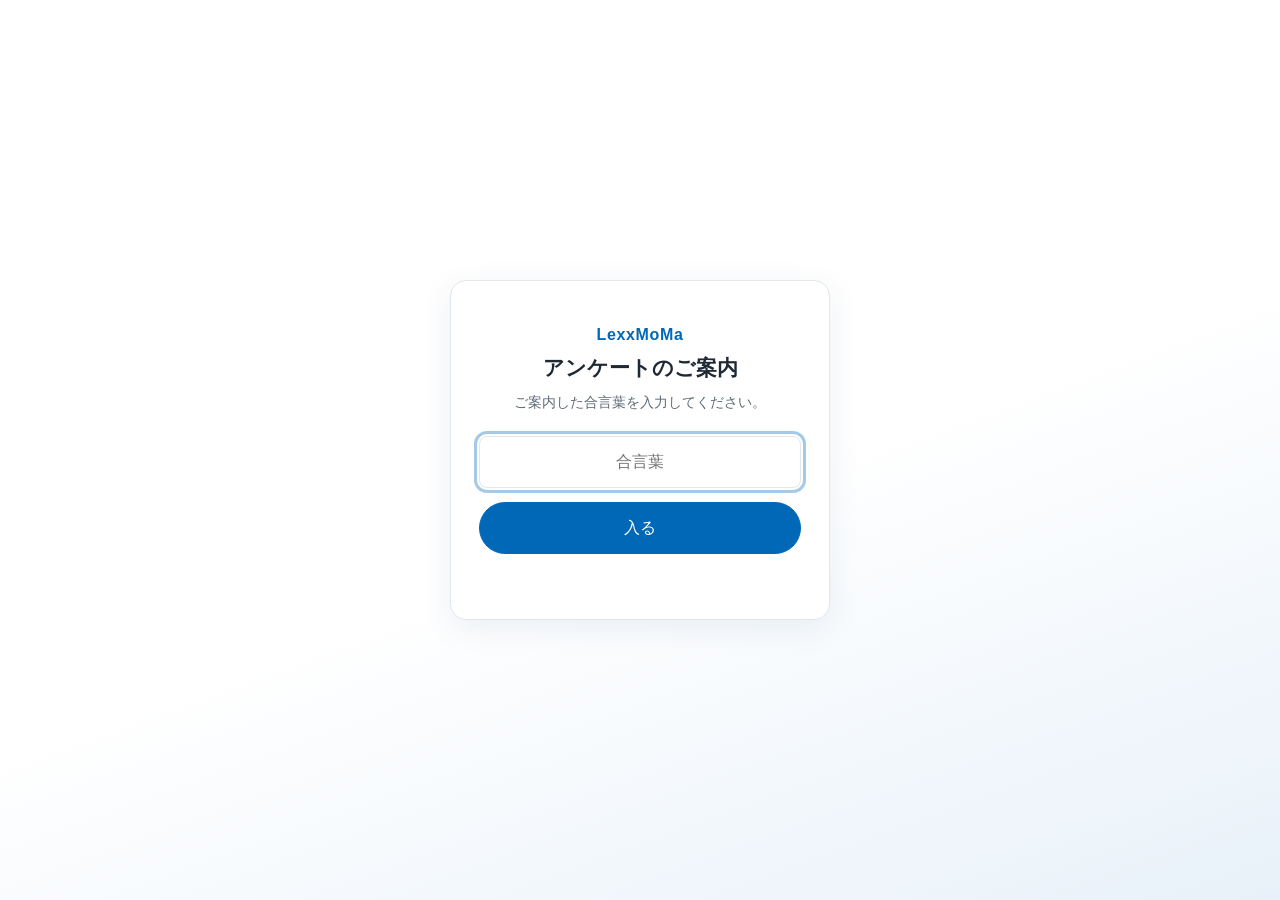
==== index.html @ 51d264bf "入口の合言葉を変更する（ユーザーの依頼） js/config.js の PASSWORD_HASH を新しい合言葉の値に差し替え。前の合言葉を覚えている ブラウザは、一度「合言葉が違います」と出たあと" ====
<!doctype html>
<html lang="ja">
<head>
  <meta charset="utf-8">
  <meta name="viewport" content="width=device-width, initial-scale=1">
  <title>LexxMoMa アンケート</title>
  <link rel="stylesheet" href="css/style.css?v=45">
</head>
<body>
  <!-- 合言葉の入力画面 -->
  <div id="gate" class="gate">
    <form id="gate-form" class="gate-box" autocomplete="off">
      <p class="brand">LexxMoMa</p>
      <h1>アンケートのご案内</h1>
      <p class="gate-note">ご案内した合言葉を入力してください。</p>
      <input id="gate-input" type="password" placeholder="合言葉" aria-label="合言葉" required>
      <button type="submit" class="btn btn-primary">入る</button>
      <p id="gate-msg" class="gate-msg" role="alert"></p>
    </form>
  </div>

  <div id="app" class="app" hidden>
    <header class="site-header">
      <div class="wrap header-inner">
        <p class="brand">LexxMoMa <span>アンケート</span></p>
        <span id="demo-badge" class="demo-badge" hidden>確認用のダミー表示</span>
      </div>
    </header>

    <main class="wrap">
      <!-- 上段：一般情報（content/items.md の最初の「## 」より前の部分） -->
      <section id="intro" class="intro" hidden></section>

      <div class="layout">
        <!-- 左：アンケート -->
        <section class="col col-form" aria-labelledby="form-title">
          <div class="col-head">
            <h2 id="form-title">アンケート</h2>
            <a href="#info" class="jump">回答のヒントを見る ↓</a>
          </div>
          <div id="form-holder" class="form-holder"></div>
        </section>

        <!-- 右：活用事例・お見せしたいこと -->
        <aside id="info" class="col col-info" aria-labelledby="info-title">
          <div class="col-head">
            <h2 id="info-title">回答のヒントと今後の展開</h2>
          </div>
          <!-- フォームのセクションに合わせて切り替わる（config.js の FORM_SECTIONS） -->
          <div id="section-bar" class="section-bar" hidden></div>
          <div id="vision-filter" class="chips"></div>
          <div id="vision-cards" class="cards"></div>
        </aside>
      </div>

      <!-- みんなの回答（config.js の SHOW_RESULTS が true のときだけ表示） -->
      <section id="results-area" class="results-area" hidden>
        <div class="col-head">
          <h2>みんなの回答</h2>
        </div>
        <div class="summary">
          <div class="stat"><span class="stat-label">回答数</span><span id="sum-count" class="stat-value">–</span></div>
          <div class="stat"><span class="stat-label">最後の回答</span><span id="sum-last" class="stat-value small">–</span></div>
          <div class="stat"><span class="stat-label">画面の更新</span><span id="sum-fetched" class="stat-value small">–</span></div>
          <div class="summary-actions">
            <button id="btn-refresh" class="btn btn-primary" type="button">最新に更新</button>
            <button id="btn-csv" class="btn btn-ghost" type="button" disabled>集計表を保存（CSV）</button>
            <label class="auto"><input id="auto-refresh" type="checkbox" checked> <span id="auto-label">自動で更新</span></label>
          </div>
        </div>
        <p id="results-msg" class="results-msg" role="status"></p>
        <div id="results-list" class="results-list"></div>
      </section>
    </main>

    <footer class="site-footer wrap">
      <p>LexxPluss, Inc.</p>
    </footer>
  </div>

  <script src="js/config.js?v=45"></script>
  <script src="js/demo-data.js?v=45"></script>
  <!-- 質問データは Google フォームから自動で作り直されるので、毎回新しいものを読む（1分ごとに名前を変えて、古いものを使わない） -->
  <script>document.write('<script src="js/questions.js?t=' + Math.floor(Date.now() / 60000) + '"><\/script>');</script>
  <script src="js/survey.js?v=45"></script>
  <script src="js/content.js?v=45"></script>
  <script src="js/results.js?v=45"></script>
  <script src="js/csv.js?v=45"></script>
  <script src="js/app.js?v=45"></script>
</body>
</html>
---- css/style.css ----
:root {
  --main: #0068B7;
  --main-dark: #00508c;
  --main-pale: #e8f1f9;
  --accent: #3EB370;
  --accent-pale: #e9f6ee;
  --text: #1f2933;
  --sub: #5f6b76;
  --line: #e2e7ec;
  --bg: #ffffff;
  --bg-soft: #f6f8fa;
  --radius: 12px;
  font-size: 16px;
}

* { box-sizing: border-box; }

body {
  margin: 0;
  background: var(--bg);
  color: var(--text);
  font-family: "Hiragino Sans", "Hiragino Kaku Gothic ProN", "Noto Sans JP", "Yu Gothic UI", "Meiryo", sans-serif;
  line-height: 1.75;
  -webkit-text-size-adjust: 100%;
}

[hidden] { display: none !important; }

.wrap { max-width: 1680px; margin: 0 auto; padding: 0 16px; }


h1, h2, h3 { line-height: 1.4; margin: 0; }
a { color: var(--main); }

/* ---------- ボタン ---------- */
.btn {
  font: inherit;
  font-size: .9rem;
  border-radius: 999px;
  padding: .55em 1.3em;
  cursor: pointer;
  border: 1px solid var(--main);
  transition: background .15s, color .15s;
  white-space: nowrap;
}
.btn-primary { background: var(--main); color: #fff; }
.btn-primary:hover { background: var(--main-dark); }
.btn-ghost { background: #fff; color: var(--main); }
.btn-ghost:hover { background: var(--main-pale); }
.btn:disabled { opacity: .45; cursor: default; }
.btn:focus-visible, .tab:focus-visible, input:focus-visible { outline: 3px solid rgba(0,104,183,.35); outline-offset: 2px; }

/* ---------- 合言葉 ---------- */
.gate {
  min-height: 100vh;
  display: flex;
  align-items: center;
  justify-content: center;
  padding: 24px 16px;
  background: linear-gradient(160deg, #fff 55%, var(--main-pale));
}
.gate-box {
  width: 100%;
  max-width: 380px;
  background: #fff;
  border: 1px solid var(--line);
  border-radius: 16px;
  padding: 40px 28px 32px;
  text-align: center;
  box-shadow: 0 8px 32px rgba(0, 60, 110, .08);
}
.gate-box h1 { font-size: 1.3rem; margin: 4px 0 8px; }
.gate-note { color: var(--sub); font-size: .9rem; margin: 0 0 20px; }
.gate-box input {
  width: 100%;
  font: inherit;
  padding: .7em 1em;
  border: 1px solid var(--line);
  border-radius: 8px;
  margin-bottom: 14px;
  text-align: center;
}
.gate-box .btn { width: 100%; padding: .7em; font-size: 1rem; }
.gate-msg { min-height: 1.5em; margin: 12px 0 0; font-size: .85rem; color: #c0392b; }

.brand { margin: 0; font-weight: 700; color: var(--main); letter-spacing: .04em; }
.brand span { color: var(--text); font-weight: 500; margin-left: .3em; }

/* ---------- 上部 ---------- */
.site-header {
  position: sticky;
  top: 0;
  z-index: 10;
  background: rgba(255,255,255,.96);
  border-bottom: 1px solid var(--line);
  backdrop-filter: blur(6px);
}
.header-inner { display: flex; align-items: center; justify-content: space-between; gap: 12px; padding-top: 12px; padding-bottom: 12px; }
.demo-badge {
  font-size: .75rem;
  color: #8a5a00;
  background: #fff4dc;
  border: 1px solid #f2d79a;
  border-radius: 999px;
  padding: .15em .8em;
}
.tabs { display: flex; gap: 4px; margin-top: 8px; overflow-x: auto; scrollbar-width: none; }
.tabs::-webkit-scrollbar { display: none; }
.tab {
  font: inherit;
  font-size: .95rem;
  background: none;
  border: none;
  border-bottom: 3px solid transparent;
  padding: .6em 1em .7em;
  color: var(--sub);
  cursor: pointer;
  white-space: nowrap;
}
.tab:hover { color: var(--main); }
.tab[aria-selected="true"] { color: var(--main); border-bottom-color: var(--main); font-weight: 700; }
body.solo .tabs { display: none; }

main.wrap { padding-top: 24px; padding-bottom: 48px; min-height: 60vh; }

.panel-head { display: flex; align-items: baseline; justify-content: space-between; gap: 12px; flex-wrap: wrap; margin-bottom: 12px; }
.panel-head h2 { font-size: 1.35rem; }
.newwin { font-size: .85rem; text-decoration: none; }
.newwin:hover { text-decoration: underline; }
body.solo .newwin { display: none; }
.lead { color: var(--sub); margin: 0 0 20px; }

/* ---------- 上段：一般情報 ---------- */
.intro {
  background: linear-gradient(120deg, var(--main-pale), #fff 70%);
  border: 1px solid var(--line);
  border-left: 6px solid var(--main);
  border-radius: var(--radius);
  padding: 22px 28px;
  margin-bottom: 24px;
}
.intro h1 { font-size: 1.4rem; color: var(--main); margin-bottom: 6px; }
.intro-text p { margin: 0 0 .4em; }
.intro-text ul { margin: 0; padding-left: 1.2em; color: var(--sub); font-size: .92rem; }
/* 上段の右の補足（「表示: 上段」のカード） */
.intro.has-side { display: grid; grid-template-columns: minmax(0, 1fr) minmax(0, 300px); gap: 24px; align-items: start; }
/* 上段の補足：枠や図は付けず、細い線と短い文だけ（説明の邪魔をしない） */
.intro-side { border-left: 3px solid var(--accent); padding: 2px 0 2px 12px; font-size: .84rem; color: var(--sub); }
.intro-side img { display: block; width: 100%; height: auto; margin-bottom: 6px; }
.intro-side h2 { font-size: .86rem; margin: 0 0 2px; color: var(--text); }
.intro-side-text b, .intro-side-text strong { color: var(--text); }
.intro-side-text p { margin: 0 0 .3em; }
.intro-side-text ul { margin: 0; padding-left: 1.2em; }
@media (max-width: 960px) { .intro.has-side { grid-template-columns: minmax(0, 1fr); gap: 14px; } }

/* ---------- 下段：左にフォーム、右に事例 ---------- */
.layout {
  display: grid;
  grid-template-columns: minmax(0, 1fr) minmax(0, 1fr);
  gap: 28px;
  align-items: start;
}
.col-head { display: flex; align-items: baseline; justify-content: space-between; gap: 12px; margin-bottom: 10px; }
.col-head h2 { font-size: 1.15rem; padding-left: 10px; border-left: 4px solid var(--main); line-height: 1.3; }
.col-info .col-head h2 { border-left-color: var(--accent); }
.jump { display: none; font-size: .85rem; text-decoration: none; }
/* 右側はフォームを下にたどっても見え続けるよう、画面に貼り付けて中だけ動かす */
.col-info {
  position: sticky;
  top: 16px;
  max-height: calc(100vh - 32px);
  overflow-y: auto;
  padding-right: 4px;
  scrollbar-width: thin;
}
.col-info .cards { grid-template-columns: 1fr; gap: 16px; }
.col-info .card { flex-direction: column; }
/* 右側は図を見せるので、画像は横いっぱい・縦横比はそのまま */
.col-info .card-img { aspect-ratio: auto; background: #fff; border-top: 1px solid var(--line); }
.col-info .card-img img { height: auto; object-fit: contain; }
.col-info .card-body { padding: 14px 16px 12px; }
.col-info .card h3 { font-size: 1.3rem; line-height: 1.4; margin-bottom: 6px; }
.col-info .chips { margin: 0 0 14px; }
.form-holder .lead { font-size: .85rem; margin: 0 0 8px; }

/* セクションの表示（右側の上） */
.section-bar {
  display: flex;
  align-items: center;
  gap: 8px;
  background: var(--accent-pale);
  border-radius: 10px;
  padding: 8px 10px;
  margin-bottom: 12px;
}
.step-now { flex: 1; display: flex; flex-direction: column; text-align: center; line-height: 1.4; }
.step-pos { font-size: .72rem; color: #23864d; font-weight: 700; letter-spacing: .05em; }
.step-title { font-size: .92rem; font-weight: 700; }
.step-btn {
  font: inherit;
  font-size: 1.3rem;
  line-height: 1;
  width: 34px;
  height: 34px;
  border-radius: 50%;
  border: 1px solid #b9e2c9;
  background: #fff;
  color: #23864d;
  cursor: pointer;
}
.step-btn:disabled { opacity: .35; cursor: default; }
.card.flash { animation: flash .6s ease-out; }
@keyframes flash { from { box-shadow: 0 0 0 3px rgba(62,179,112,.45); } to { box-shadow: 0 0 0 0 rgba(62,179,112,0); } }
@media (prefers-reduced-motion: reduce) { .card.flash { animation: none; } }
.results-area { margin-top: 48px; }

/* 別の HTML ページを埋め込んだカード */
.col-info .card.card-embed { flex-direction: column; }
.card-video { background: #000; }
.card-video video { display: block; width: 100%; aspect-ratio: 16 / 9; object-fit: cover; }
.card-embeds { border-top: 1px solid var(--line); background: #fff; }
.card-foot { padding: 4px 16px 10px; }
.card-embed-box + .card-embed-box { border-top: 1px solid var(--line); }
.card-embed-box iframe { display: block; width: 100%; border: 0; }
.embed-open { display: inline-block; margin-top: 6px; font-size: .82rem; text-decoration: none; }
.embed-open:hover { text-decoration: underline; }

.form-holder iframe {
  width: 100%;
  height: 1400px;
  border: 1px solid var(--line);
  border-radius: var(--radius);
  background: #fff;
}
.notice {
  border: 1px dashed var(--line);
  border-radius: var(--radius);
  padding: 32px 24px;
  text-align: center;
  color: var(--sub);
  background: var(--bg-soft);
}
.notice p { margin: .3em 0; }

/* ---------- タブB ---------- */
.chips { display: flex; gap: 8px; flex-wrap: wrap; margin: 4px 0 24px; }
.chip {
  font: inherit;
  font-size: .85rem;
  border: 1px solid var(--line);
  background: #fff;
  color: var(--sub);
  border-radius: 999px;
  padding: .3em 1em;
  cursor: pointer;
}
.chip[aria-pressed="true"] { background: var(--main); border-color: var(--main); color: #fff; }

.cards { display: grid; grid-template-columns: repeat(auto-fill, minmax(290px, 1fr)); gap: 24px; }
.card {
  border: 1px solid var(--line);
  border-radius: var(--radius);
  overflow: hidden;
  background: #fff;
  display: flex;
  flex-direction: column;
}
.card-img { aspect-ratio: 16 / 9; background: var(--bg-soft); }
.card-img img { width: 100%; height: 100%; object-fit: cover; display: block; }
.card-body { padding: 18px 20px 22px; }
.card-meta { display: flex; gap: 8px; align-items: center; margin-bottom: 6px; font-size: .78rem; }
.tag { border-radius: 4px; padding: .05em .6em; font-weight: 700; }
.tag-vision { background: var(--main-pale); color: var(--main); }
.tag-case { background: var(--accent-pale); color: #23864d; }
.tag-other { background: var(--bg-soft); color: var(--sub); }
.tag-hint { background: #fff4dc; color: #8a5a00; }
.card-when { color: var(--sub); }
.card h3 { font-size: 1.08rem; margin-bottom: 8px; }
.card-text { font-size: .92rem; color: #36424d; }
.card-text p { margin: 0 0 .6em; }
.card-text ul { margin: 0 0 .6em; padding-left: 1.2em; }

/* ---------- タブC ---------- */
.summary {
  display: flex;
  flex-wrap: wrap;
  gap: 12px 32px;
  align-items: center;
  background: var(--bg-soft);
  border-radius: var(--radius);
  padding: 18px 22px;
  margin-bottom: 8px;
}
.stat { display: flex; flex-direction: column; }
.stat-label { font-size: .78rem; color: var(--sub); }
.stat-value { font-size: 1.8rem; font-weight: 700; color: var(--main); line-height: 1.2; }
.stat-value.small { font-size: 1rem; color: var(--text); font-weight: 500; line-height: 1.6; }
.summary-actions { margin-left: auto; display: flex; flex-wrap: wrap; align-items: center; gap: 10px; }
.auto { font-size: .82rem; color: var(--sub); display: flex; align-items: center; gap: 4px; cursor: pointer; }

.results-msg { min-height: 1.6em; font-size: .85rem; color: var(--sub); margin: 6px 0 16px; }
.results-msg.error { color: #c0392b; }

.results-list { display: grid; grid-template-columns: minmax(0, 1fr); gap: 24px; }
.q {
  min-width: 0;
  border: 1px solid var(--line);
  border-radius: var(--radius);
  padding: 22px 24px 24px;
}
.q-head { display: flex; justify-content: space-between; gap: 12px; align-items: baseline; margin-bottom: 4px; }
.q-title { font-size: 1.02rem; }
.q-kind { font-size: .75rem; color: var(--sub); white-space: nowrap; }
.q-n { font-size: .8rem; color: var(--sub); margin: 0 0 12px; }
.chart-box { position: relative; width: 100%; min-width: 0; }

.kpis { display: grid; grid-template-columns: repeat(auto-fit, minmax(120px, 1fr)); gap: 12px; margin-top: 8px; }
.kpi { background: var(--bg-soft); border-radius: 10px; padding: 12px 14px; }
.kpi span { display: block; font-size: .75rem; color: var(--sub); }
.kpi strong { font-size: 1.4rem; color: var(--main); }
.avg-line { margin: 0 0 8px; font-size: .9rem; }
.avg-line strong { color: var(--accent); font-size: 1.3rem; margin: 0 .2em; }

.search {
  width: 100%;
  font: inherit;
  font-size: .9rem;
  padding: .55em .9em;
  border: 1px solid var(--line);
  border-radius: 8px;
  margin-bottom: 12px;
}
.answers { list-style: none; margin: 0; padding: 0; max-height: 460px; overflow-y: auto; }
.answers li { border-top: 1px solid var(--line); padding: 10px 2px; font-size: .92rem; white-space: pre-wrap; word-break: break-word; }
.answers li:first-child { border-top: none; }
.answers time { display: block; font-size: .72rem; color: var(--sub); }
.answers mark { background: #fff1a8; padding: 0 1px; }
.answers .empty { color: var(--sub); text-align: center; }
.more { margin-top: 8px; }

details.others { margin-top: 10px; font-size: .85rem; color: var(--sub); }
details.others summary { cursor: pointer; }
details.others ul { margin: 6px 0 0; padding-left: 1.2em; }

.site-footer { border-top: 1px solid var(--line); padding-top: 16px; padding-bottom: 24px; color: var(--sub); font-size: .8rem; }
.site-footer p { margin: 0; }

/* ---------- スマホ ---------- */
@media (max-width: 960px) {
  .layout { grid-template-columns: minmax(0, 1fr); }
  .col-info { position: static; max-height: none; overflow: visible; padding-right: 0; }
  .jump { display: inline; }
}

@media (max-width: 640px) {
  .intro { padding: 16px 18px; border-left-width: 4px; }
  .intro h1 { font-size: 1.15rem; }

  main.wrap { padding-top: 22px; }
  .tabs { gap: 0; }
  .tab { flex: 1 0 auto; font-size: .84rem; padding: .6em .35em .7em; }
  .panel-head h2 { font-size: 1.15rem; }
  .q { padding: 18px 16px 20px; }
  .summary { padding: 16px; gap: 10px 24px; }
  .summary-actions { margin-left: 0; width: 100%; }
  .summary-actions .btn { flex: 1; }
  .cards { grid-template-columns: 1fr; }
}

/* ---------- 広い画面 ---------- */
@media (min-width: 1200px) {
  .wrap { padding: 0 32px; }
  .layout { gap: 36px; }
}

/* ---------- 自前の回答画面 ---------- */
.sv { border: 1px solid var(--line); border-radius: var(--radius); padding: 22px 24px 18px; background: #fff; }
.sv-progress { display: flex; align-items: center; gap: 12px; font-size: .8rem; color: var(--sub); margin-bottom: 14px; }
.sv-bar { flex: 1; height: 6px; background: var(--bg-soft); border-radius: 999px; overflow: hidden; }
.sv-bar i { display: block; height: 100%; background: var(--main); border-radius: 999px; transition: width .3s; }
.sv-page-title { font-size: 1.15rem; color: var(--main); margin-bottom: 4px; }
.sv-page-desc { margin: 0 0 8px; color: var(--sub); font-size: .9rem; white-space: pre-line; }
.sv-about { margin: 8px 0 4px; font-size: .88rem; color: #36424d; background: var(--bg-soft); border-radius: 8px; padding: 8px 14px; }
.sv-about summary { cursor: pointer; font-weight: 700; color: var(--main); }
.sv-about p { margin: 6px 0 4px; white-space: pre-line; }
.sv-header { margin: 22px 0 0; padding-top: 14px; border-top: 1px solid var(--line); }
.sv-header h4 { margin: 0; font-size: 1rem; }
.sv-header p { margin: 4px 0 0; color: var(--sub); font-size: .88rem; white-space: pre-line; }
.sv-q { margin: 14px -10px 0; padding: 14px 10px 12px; border-radius: 10px; border-left: 3px solid transparent; transition: background .2s, border-color .2s; outline: none; }
.sv-q.is-active { background: #f7fafd; border-left-color: var(--main); }
.sv-q.has-err { background: #fff6f5; border-left-color: #c0392b; }
.sv-title { font-size: .98rem; line-height: 1.55; margin: 0 0 4px; }
.sv-req, .sv-opt-tag { display: inline-block; font-size: .68rem; font-weight: 700; border-radius: 4px; padding: 0 .5em; margin-left: .5em; vertical-align: .15em; }
.sv-req { background: #fdecea; color: #c0392b; }
.sv-opt-tag { background: var(--bg-soft); color: var(--sub); }
.sv-help { margin: 0 0 10px; font-size: .82rem; color: var(--sub); white-space: pre-line; line-height: 1.6; }
.sv-input { width: 100%; font: inherit; font-size: .95rem; padding: .6em .8em; border: 1px solid #cfd8df; border-radius: 8px; background: #fff; }
.sv-input:focus { border-color: var(--main); outline: 3px solid rgba(0,104,183,.15); }
textarea.sv-input { resize: vertical; min-height: 6em; line-height: 1.6; }
.sv-short { width: auto; }
.sv-opts { display: grid; gap: 6px; }
.sv-opt { display: flex; align-items: flex-start; gap: 10px; padding: 9px 12px; border: 1px solid var(--line); border-radius: 8px; cursor: pointer; font-size: .92rem; line-height: 1.5; transition: border-color .15s, background .15s; }
.sv-opt:hover { border-color: #9cc3e3; }
.sv-opt input { margin: .3em 0 0; flex: none; width: 16px; height: 16px; accent-color: var(--main); }
.sv-opt:has(input:checked) { border-color: var(--main); background: var(--main-pale); }
.sv-opt.is-off { opacity: .45; cursor: not-allowed; }
.sv-opt.sv-ex-first { margin-top: 8px; position: relative; }
.sv-opt.sv-ex-first::before { content: "単独で選ぶ選択肢"; position: absolute; left: 0; top: -1.55em; font-size: .7rem; color: var(--sub); }
.sv-ex { border-style: dashed; }
.sv-count { margin: 6px 0 0; font-size: .78rem; color: var(--sub); }
.sv-scale { display: flex; flex-wrap: wrap; align-items: center; gap: 6px; }
.sv-scale-opt { flex: 0 0 auto; padding: 8px 14px; }
.sv-scale-label { font-size: .8rem; color: var(--sub); }
.sv-err { margin: 6px 0 0; color: #c0392b; font-size: .82rem; font-weight: 700; }
.sv-nav { display: flex; justify-content: space-between; align-items: center; margin-top: 22px; padding-top: 16px; border-top: 1px solid var(--line); }
.sv-nav .btn { min-width: 8em; padding: .65em 1.6em; font-size: .95rem; }
.sv-foot { margin: 12px 0 0; font-size: .78rem; color: var(--sub); }
.sv-fail { color: #c0392b; }
.sv-done { text-align: center; padding: 36px 24px; }
.sv-done-mark { width: 56px; height: 56px; margin: 0 auto 12px; border-radius: 50%; background: var(--accent-pale); color: #23864d; font-size: 1.8rem; line-height: 56px; font-weight: 700; }
.sv-done p { color: #36424d; }
.sv-preview { width: 100%; margin: 16px 0 0; border-collapse: collapse; text-align: left; font-size: .82rem; }
.sv-preview th, .sv-preview td { border-top: 1px solid var(--line); padding: 6px 8px; vertical-align: top; }
.sv-preview th { width: 45%; color: var(--sub); font-weight: 500; }
/* 右側：今見ている質問に関係するカード */
.col-info .card.is-current { border-color: var(--main); box-shadow: 0 0 0 2px rgba(0,104,183,.18); }
@media (max-width: 640px) {
  .sv { padding: 18px 14px 14px; }
  .sv-q { margin: 12px -6px 0; padding: 12px 6px 10px; }
  .sv-nav .btn { min-width: 6.5em; }
}

/* セクション2：先に使いどころの例を見てから回答する案内 */
.sv-cases { margin: 4px 0 18px; padding: 12px 14px; border-radius: 10px; background: var(--main-pale); border: 1px solid #cfe0f0; font-size: .9rem; }
.sv-cases-lead { margin: 0 0 6px; }
.sv-cases ol { margin: 0 0 8px; padding: 0; list-style: none; display: grid; gap: 3px; }
.sv-cases li { padding-left: 1.6em; position: relative; color: var(--sub); }
.sv-cases li::before { content: ''; position: absolute; left: 0; top: .2em; width: 1em; height: 1em; border-radius: 50%; border: 2px solid #b7c3cd; box-sizing: border-box; }
.sv-cases li.is-seen { color: var(--text); font-weight: 700; }
.sv-cases li.is-seen::before { border-color: var(--accent); background: var(--accent); }
.sv-cases li.is-seen::after { content: '✓'; position: absolute; left: .22em; top: 0; color: #fff; font-size: .75em; font-weight: 800; }
.sv-cases-act { display: flex; flex-wrap: wrap; align-items: center; gap: 8px; }
.sv-cases-ok { color: var(--accent-d, #23864d); font-weight: 700; }
.sv-locked .sv-q, .sv-locked .sv-nav { opacity: .4; pointer-events: none; filter: grayscale(.4); }

/* 上段：回答が進んだら1行に縮める（「説明を見る」で開く） */
.intro-bar { display: none; }
.intro.is-compact:not(.is-open) { display: block; padding: 8px 16px; margin-bottom: 14px; border-left-width: 4px; }
.intro.is-compact .intro-bar { display: flex; align-items: center; gap: 10px; grid-column: 1 / -1; }
.intro.is-compact:not(.is-open) .intro-main, .intro.is-compact:not(.is-open) .intro-side { display: none; }
.intro.is-compact.is-open .intro-bar { margin-bottom: 8px; }
.intro-bar-title { flex: 1; min-width: 0; font-weight: 700; color: var(--main); font-size: .92rem; white-space: nowrap; overflow: hidden; text-overflow: ellipsis; }
.intro-toggle { font: inherit; font-size: .8rem; padding: 3px 12px; border-radius: 999px; border: 1px solid var(--main); background: #fff; color: var(--main); cursor: pointer; white-space: nowrap; }

/* 表形式の質問（行ごとに1つ選ぶ） */
.sv-grid { display: grid; gap: 2px; margin-top: 6px; }
.sv-grid-row { padding: 7px 8px; border-radius: 8px; border: 1px solid transparent; }
.sv-grid-row:nth-child(odd) { background: #f6f8fa; }
.sv-grid-row.is-missing { border-color: #e0302a; background: #fff3f2; }
.sv-grid-label { font-size: .9rem; margin-bottom: 4px; }
.sv-grid-opts { display: flex; flex-wrap: wrap; gap: 6px; }
.sv-chip { position: relative; display: inline-flex; align-items: center; padding: 3px 12px; border-radius: 999px; border: 1px solid var(--line); background: #fff; font-size: .85rem; cursor: pointer; }
.sv-chip input { position: absolute; opacity: 0; width: 1px; height: 1px; }
.sv-chip.is-on { background: var(--main); border-color: var(--main); color: #fff; font-weight: 700; }
.sv-chip:focus-within { outline: 2px solid var(--main); outline-offset: 2px; }

/* ---------- 右側の補足をポップアップで見せる（セクション1の最初） ---------- */
.popup-shade { position: fixed; inset: 0; z-index: 900; background: rgba(16,24,32,.55); }
html.has-popup { overflow: hidden; }
.col-info.is-popup { position: fixed; z-index: 901; top: 24px; left: max(16px, calc(50% - 420px)); width: min(840px, calc(100vw - 32px)); max-height: calc(100vh - 48px);
  overflow-y: auto; padding: 0 18px 18px; background: #fff; border-radius: 12px; box-shadow: 0 12px 48px rgba(0,20,40,.35); }
.col-info.is-popup .col-head, .col-info.is-popup .section-bar { display: none; }
.popup-head { position: sticky; top: 0; z-index: 2; display: flex; align-items: center; gap: 10px; margin: 0 -18px 14px; padding: 12px 18px; background: #fff; border-bottom: 1px solid var(--line); }
.popup-head span { flex: 1; min-width: 0; font-size: 1.05rem; font-weight: 800; color: var(--main); }
.popup-close { flex: none; font: inherit; font-size: .85rem; font-weight: 700; padding: 6px 14px; border-radius: 999px; border: 0; background: var(--main); color: #fff; cursor: pointer; }
.popup-close:hover { background: #00579a; }
.popup-pre { margin-bottom: 16px; padding: 4px 0 4px 12px; border-left: 3px solid var(--accent); font-size: .92rem; color: var(--sub); }
.popup-pre h2 { font-size: 1.05rem; margin: 0 0 4px; color: var(--text); }
.popup-pre p { margin: 0 0 .3em; }
.popup-pre b, .popup-pre strong { color: var(--text); }
@media (max-width: 700px) {
  .col-info.is-popup { top: 8px; left: 8px; width: calc(100vw - 16px); max-height: calc(100vh - 16px); padding: 0 12px 12px; }
  .popup-head { margin: 0 -12px 12px; padding: 10px 12px; }
}
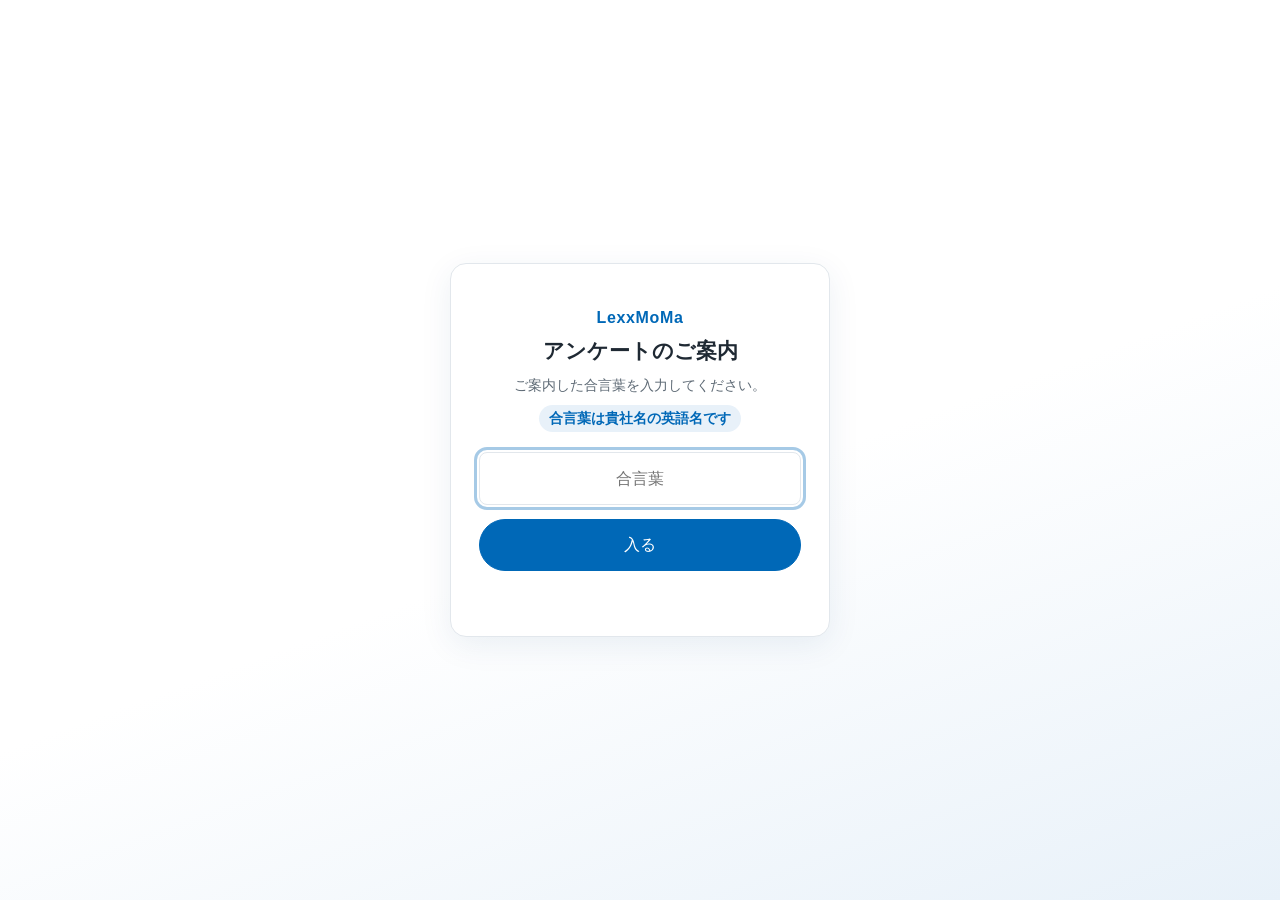
==== commit 9342711d: "入口に合言葉のヒント、冒頭にごあいさつを入れる - 合言葉の入力欄の上に「合言葉は貴社名の英語名です」 - 冒頭の文：実機見学へのお礼／LexxMoMa R1 ができるまで（台車＋アームの移動式ロボッ" ====
--- a/index.html
+++ b/index.html
@@ -4,7 +4,7 @@
   <meta charset="utf-8">
   <meta name="viewport" content="width=device-width, initial-scale=1">
   <title>LexxMoMa アンケート</title>
-  <link rel="stylesheet" href="css/style.css?v=45">
+  <link rel="stylesheet" href="css/style.css?v=46">
 </head>
 <body>
   <!-- 合言葉の入力画面 -->
@@ -12,7 +12,7 @@
     <form id="gate-form" class="gate-box" autocomplete="off">
       <p class="brand">LexxMoMa</p>
       <h1>アンケートのご案内</h1>
-      <p class="gate-note">ご案内した合言葉を入力してください。</p>
+      <p class="gate-note">ご案内した合言葉を入力してください。<br><span class="gate-hint">合言葉は貴社名の英語名です</span></p>
       <input id="gate-input" type="password" placeholder="合言葉" aria-label="合言葉" required>
       <button type="submit" class="btn btn-primary">入る</button>
       <p id="gate-msg" class="gate-msg" role="alert"></p>
@@ -78,14 +78,14 @@
     </footer>
   </div>
 
-  <script src="js/config.js?v=45"></script>
-  <script src="js/demo-data.js?v=45"></script>
+  <script src="js/config.js?v=46"></script>
+  <script src="js/demo-data.js?v=46"></script>
   <!-- 質問データは Google フォームから自動で作り直されるので、毎回新しいものを読む（1分ごとに名前を変えて、古いものを使わない） -->
   <script>document.write('<script src="js/questions.js?t=' + Math.floor(Date.now() / 60000) + '"><\/script>');</script>
-  <script src="js/survey.js?v=45"></script>
-  <script src="js/content.js?v=45"></script>
-  <script src="js/results.js?v=45"></script>
-  <script src="js/csv.js?v=45"></script>
-  <script src="js/app.js?v=45"></script>
+  <script src="js/survey.js?v=46"></script>
+  <script src="js/content.js?v=46"></script>
+  <script src="js/results.js?v=46"></script>
+  <script src="js/csv.js?v=46"></script>
+  <script src="js/app.js?v=46"></script>
 </body>
 </html>
--- a/css/style.css
+++ b/css/style.css
@@ -71,6 +71,7 @@
 }
 .gate-box h1 { font-size: 1.3rem; margin: 4px 0 8px; }
 .gate-note { color: var(--sub); font-size: .9rem; margin: 0 0 20px; }
+.gate-hint { display: inline-block; margin-top: 6px; padding: 2px 10px; border-radius: 999px; background: var(--main-pale, #e8f1f9); color: var(--main); font-weight: 700; font-size: .85rem; }
 .gate-box input {
   width: 100%;
   font: inherit;
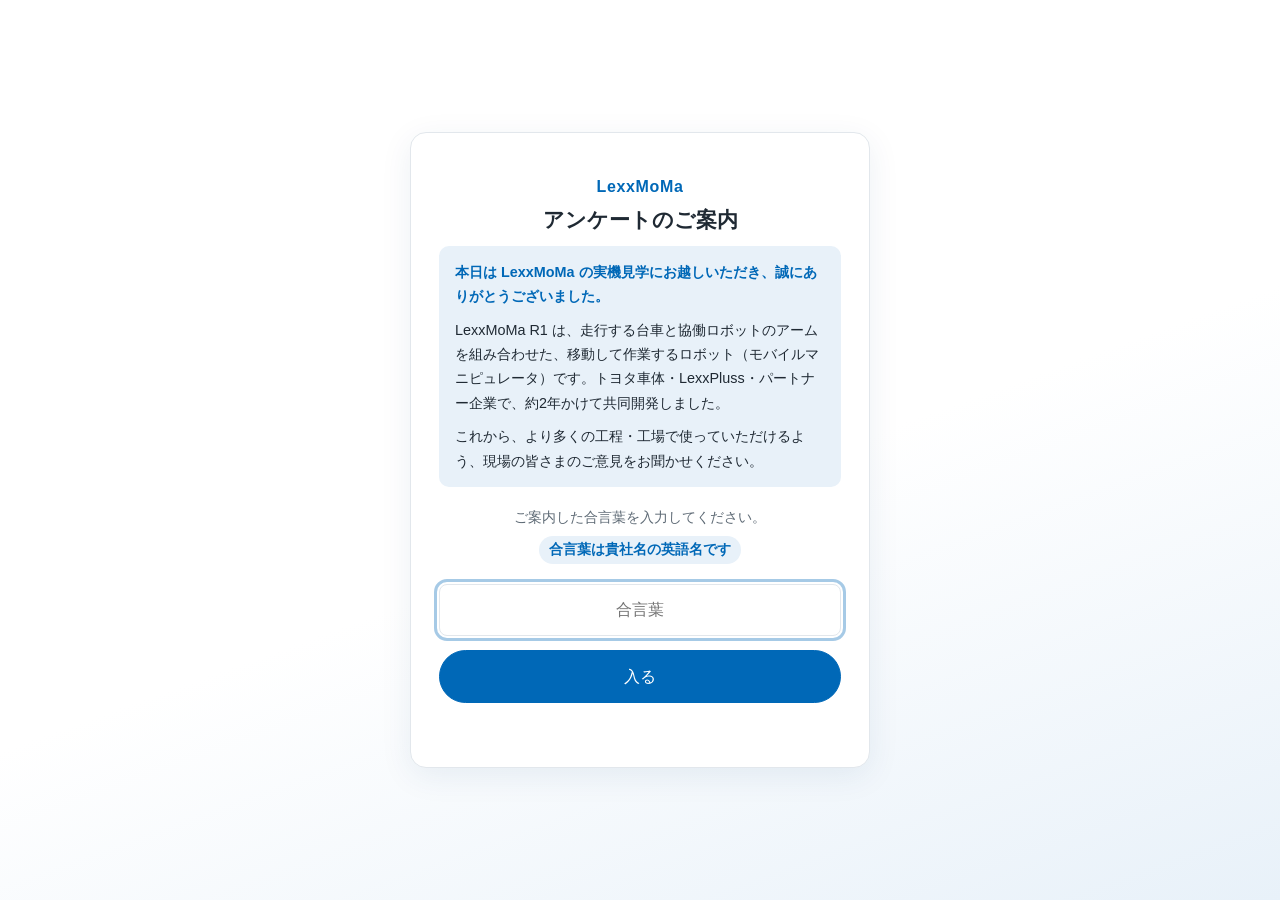
==== commit 3367402d: "ごあいさつを合言葉の窓に移し、上段は元の文に戻す ユーザーの意図は「合言葉を入れる窓に、見学のお礼・できるまで・お願いを書く」だったため。 - 合言葉の窓（幅を少し広げる）に、お礼／LexxMoMa " ====
--- a/index.html
+++ b/index.html
@@ -4,7 +4,7 @@
   <meta charset="utf-8">
   <meta name="viewport" content="width=device-width, initial-scale=1">
   <title>LexxMoMa アンケート</title>
-  <link rel="stylesheet" href="css/style.css?v=46">
+  <link rel="stylesheet" href="css/style.css?v=47">
 </head>
 <body>
   <!-- 合言葉の入力画面 -->
@@ -12,6 +12,11 @@
     <form id="gate-form" class="gate-box" autocomplete="off">
       <p class="brand">LexxMoMa</p>
       <h1>アンケートのご案内</h1>
+      <div class="gate-greet">
+        <p>本日は LexxMoMa の実機見学にお越しいただき、誠にありがとうございました。</p>
+        <p>LexxMoMa R1 は、走行する台車と協働ロボットのアームを組み合わせた、移動して作業するロボット（モバイルマニピュレータ）です。トヨタ車体・LexxPluss・パートナー企業で、約2年かけて共同開発しました。</p>
+        <p>これから、より多くの工程・工場で使っていただけるよう、現場の皆さまのご意見をお聞かせください。</p>
+      </div>
       <p class="gate-note">ご案内した合言葉を入力してください。<br><span class="gate-hint">合言葉は貴社名の英語名です</span></p>
       <input id="gate-input" type="password" placeholder="合言葉" aria-label="合言葉" required>
       <button type="submit" class="btn btn-primary">入る</button>
@@ -78,14 +83,14 @@
     </footer>
   </div>
 
-  <script src="js/config.js?v=46"></script>
-  <script src="js/demo-data.js?v=46"></script>
+  <script src="js/config.js?v=47"></script>
+  <script src="js/demo-data.js?v=47"></script>
   <!-- 質問データは Google フォームから自動で作り直されるので、毎回新しいものを読む（1分ごとに名前を変えて、古いものを使わない） -->
   <script>document.write('<script src="js/questions.js?t=' + Math.floor(Date.now() / 60000) + '"><\/script>');</script>
-  <script src="js/survey.js?v=46"></script>
-  <script src="js/content.js?v=46"></script>
-  <script src="js/results.js?v=46"></script>
-  <script src="js/csv.js?v=46"></script>
-  <script src="js/app.js?v=46"></script>
+  <script src="js/survey.js?v=47"></script>
+  <script src="js/content.js?v=47"></script>
+  <script src="js/results.js?v=47"></script>
+  <script src="js/csv.js?v=47"></script>
+  <script src="js/app.js?v=47"></script>
 </body>
 </html>
--- a/css/style.css
+++ b/css/style.css
@@ -61,7 +61,7 @@
 }
 .gate-box {
   width: 100%;
-  max-width: 380px;
+  max-width: 460px;
   background: #fff;
   border: 1px solid var(--line);
   border-radius: 16px;
@@ -70,6 +70,11 @@
   box-shadow: 0 8px 32px rgba(0, 60, 110, .08);
 }
 .gate-box h1 { font-size: 1.3rem; margin: 4px 0 8px; }
+/* 合言葉の窓のごあいさつ（見学のお礼・できるまで・お願い） */
+.gate-greet { margin: 12px 0 18px; padding: 14px 16px; border-radius: 10px; background: var(--main-pale, #e8f1f9); text-align: left; font-size: .9rem; line-height: 1.7; }
+.gate-greet p { margin: 0 0 .6em; }
+.gate-greet p:last-child { margin-bottom: 0; }
+.gate-greet p:first-child { font-weight: 700; color: var(--main); }
 .gate-note { color: var(--sub); font-size: .9rem; margin: 0 0 20px; }
 .gate-hint { display: inline-block; margin-top: 6px; padding: 2px 10px; border-radius: 999px; background: var(--main-pale, #e8f1f9); color: var(--main); font-weight: 700; font-size: .85rem; }
 .gate-box input {
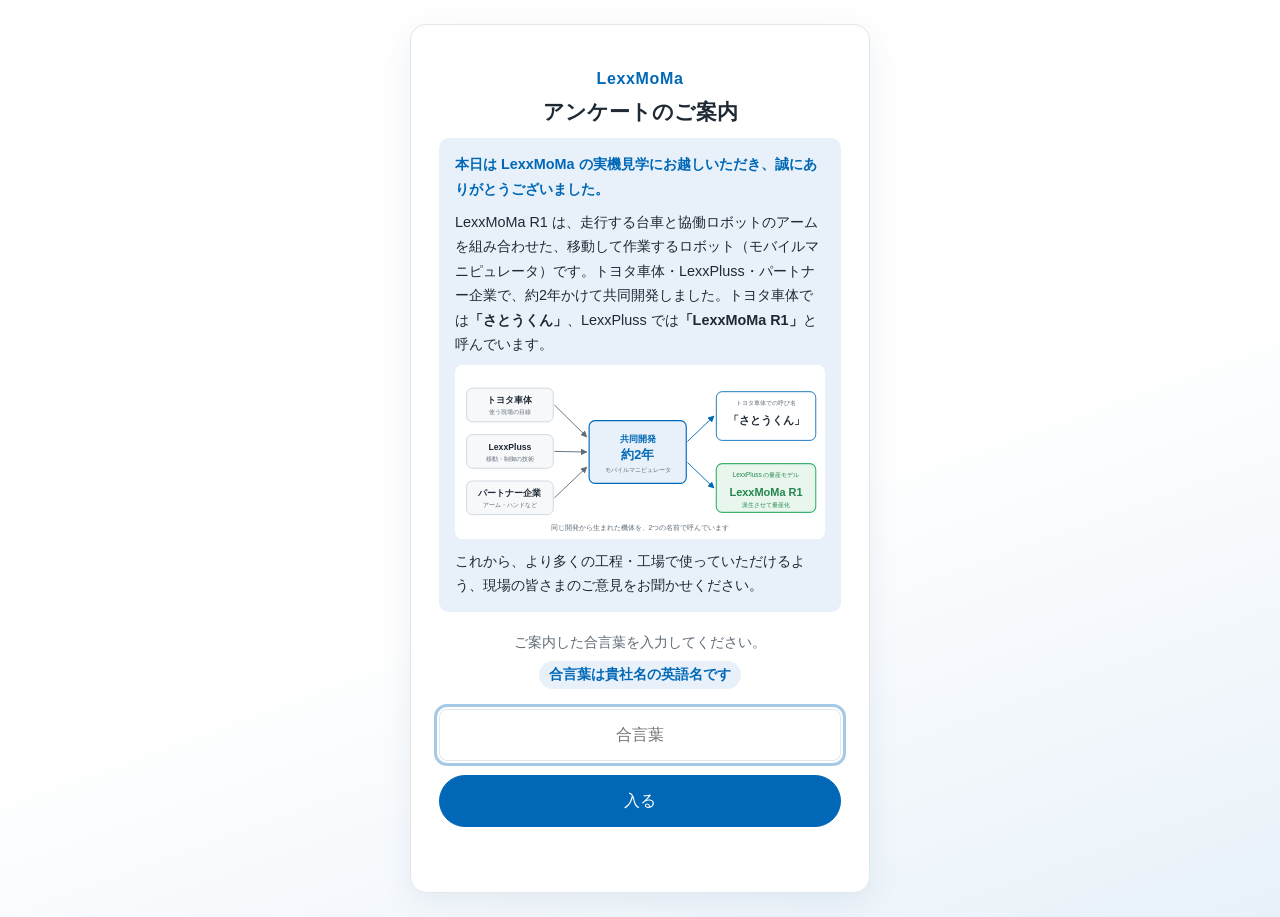
==== commit 4aed84e1: "合言葉の窓に、2つの呼び名（さとうくん／LexxMoMa R1）を図と文で入れる - 文に「トヨタ車体では『さとうくん』、LexxPluss では『LexxMoMa R1』と呼んでいます」 - 共同開" ====
--- a/index.html
+++ b/index.html
@@ -4,7 +4,7 @@
   <meta charset="utf-8">
   <meta name="viewport" content="width=device-width, initial-scale=1">
   <title>LexxMoMa アンケート</title>
-  <link rel="stylesheet" href="css/style.css?v=47">
+  <link rel="stylesheet" href="css/style.css?v=48">
 </head>
 <body>
   <!-- 合言葉の入力画面 -->
@@ -14,7 +14,8 @@
       <h1>アンケートのご案内</h1>
       <div class="gate-greet">
         <p>本日は LexxMoMa の実機見学にお越しいただき、誠にありがとうございました。</p>
-        <p>LexxMoMa R1 は、走行する台車と協働ロボットのアームを組み合わせた、移動して作業するロボット（モバイルマニピュレータ）です。トヨタ車体・LexxPluss・パートナー企業で、約2年かけて共同開発しました。</p>
+        <p>LexxMoMa R1 は、走行する台車と協働ロボットのアームを組み合わせた、移動して作業するロボット（モバイルマニピュレータ）です。トヨタ車体・LexxPluss・パートナー企業で、約2年かけて共同開発しました。トヨタ車体では<b>「さとうくん」</b>、LexxPluss では<b>「LexxMoMa R1」</b>と呼んでいます。</p>
+        <img class="gate-fig" src="content/images/fig-history.svg?v=1" alt="トヨタ車体・LexxPluss・パートナー企業で約2年かけて共同開発。トヨタ車体での呼び名は「さとうくん」、LexxPluss の量産モデルは LexxMoMa R1" width="640" height="300">
         <p>これから、より多くの工程・工場で使っていただけるよう、現場の皆さまのご意見をお聞かせください。</p>
       </div>
       <p class="gate-note">ご案内した合言葉を入力してください。<br><span class="gate-hint">合言葉は貴社名の英語名です</span></p>
@@ -83,14 +84,14 @@
     </footer>
   </div>
 
-  <script src="js/config.js?v=47"></script>
-  <script src="js/demo-data.js?v=47"></script>
+  <script src="js/config.js?v=48"></script>
+  <script src="js/demo-data.js?v=48"></script>
   <!-- 質問データは Google フォームから自動で作り直されるので、毎回新しいものを読む（1分ごとに名前を変えて、古いものを使わない） -->
   <script>document.write('<script src="js/questions.js?t=' + Math.floor(Date.now() / 60000) + '"><\/script>');</script>
-  <script src="js/survey.js?v=47"></script>
-  <script src="js/content.js?v=47"></script>
-  <script src="js/results.js?v=47"></script>
-  <script src="js/csv.js?v=47"></script>
-  <script src="js/app.js?v=47"></script>
+  <script src="js/survey.js?v=48"></script>
+  <script src="js/content.js?v=48"></script>
+  <script src="js/results.js?v=48"></script>
+  <script src="js/csv.js?v=48"></script>
+  <script src="js/app.js?v=48"></script>
 </body>
 </html>
--- a/css/style.css
+++ b/css/style.css
@@ -75,6 +75,7 @@
 .gate-greet p { margin: 0 0 .6em; }
 .gate-greet p:last-child { margin-bottom: 0; }
 .gate-greet p:first-child { font-weight: 700; color: var(--main); }
+.gate-fig { display: block; width: 100%; height: auto; margin: 4px 0 10px; border-radius: 8px; background: #fff; }
 .gate-note { color: var(--sub); font-size: .9rem; margin: 0 0 20px; }
 .gate-hint { display: inline-block; margin-top: 6px; padding: 2px 10px; border-radius: 999px; background: var(--main-pale, #e8f1f9); color: var(--main); font-weight: 700; font-size: .85rem; }
 .gate-box input {
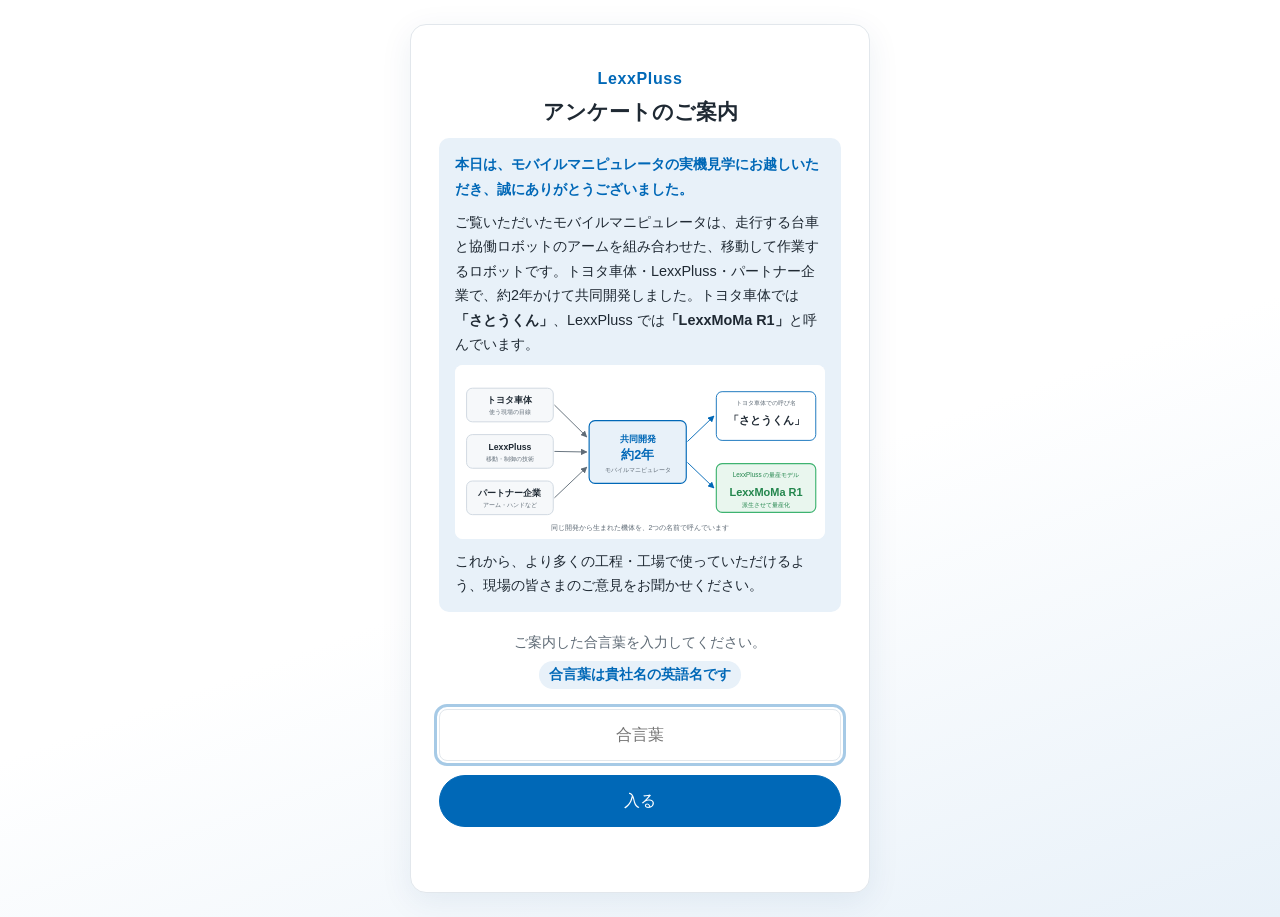
==== commit d4ea088b: "合言葉の窓のごあいさつを、製品名を出さずに始める - 1文目を「本日は、モバイルマニピュレータの実機見学にお越しいただき、…」に - 2段目も「ご覧いただいたモバイルマニピュレータは、…」から始め、呼" ====
--- a/index.html
+++ b/index.html
@@ -10,11 +10,11 @@
   <!-- 合言葉の入力画面 -->
   <div id="gate" class="gate">
     <form id="gate-form" class="gate-box" autocomplete="off">
-      <p class="brand">LexxMoMa</p>
+      <p class="brand">LexxPluss</p>
       <h1>アンケートのご案内</h1>
       <div class="gate-greet">
-        <p>本日は LexxMoMa の実機見学にお越しいただき、誠にありがとうございました。</p>
-        <p>LexxMoMa R1 は、走行する台車と協働ロボットのアームを組み合わせた、移動して作業するロボット（モバイルマニピュレータ）です。トヨタ車体・LexxPluss・パートナー企業で、約2年かけて共同開発しました。トヨタ車体では<b>「さとうくん」</b>、LexxPluss では<b>「LexxMoMa R1」</b>と呼んでいます。</p>
+        <p>本日は、モバイルマニピュレータの実機見学にお越しいただき、誠にありがとうございました。</p>
+        <p>ご覧いただいたモバイルマニピュレータは、走行する台車と協働ロボットのアームを組み合わせた、移動して作業するロボットです。トヨタ車体・LexxPluss・パートナー企業で、約2年かけて共同開発しました。トヨタ車体では<b>「さとうくん」</b>、LexxPluss では<b>「LexxMoMa R1」</b>と呼んでいます。</p>
         <img class="gate-fig" src="content/images/fig-history.svg?v=1" alt="トヨタ車体・LexxPluss・パートナー企業で約2年かけて共同開発。トヨタ車体での呼び名は「さとうくん」、LexxPluss の量産モデルは LexxMoMa R1" width="640" height="300">
         <p>これから、より多くの工程・工場で使っていただけるよう、現場の皆さまのご意見をお聞かせください。</p>
       </div>
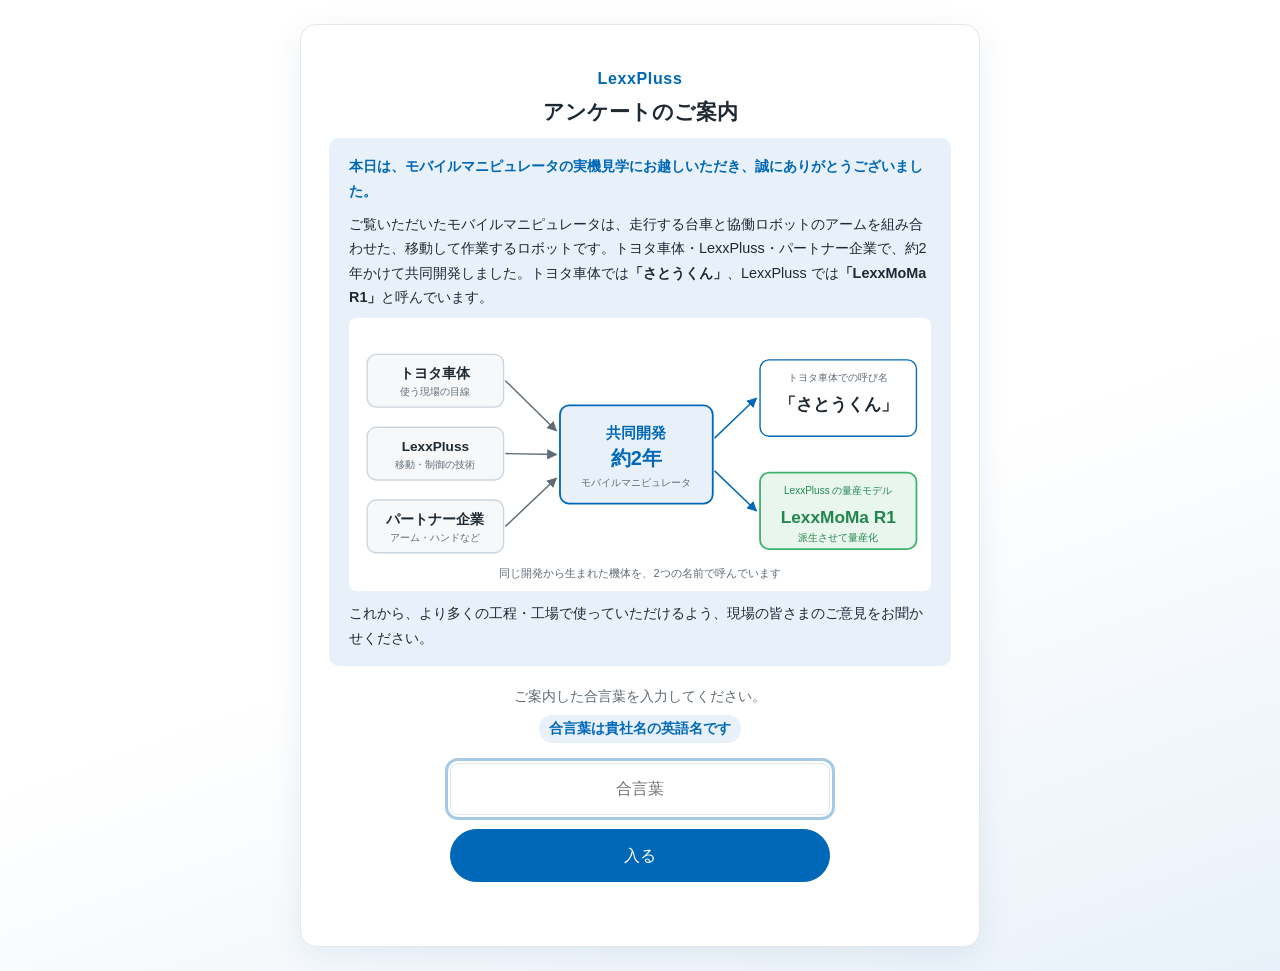
==== commit 122bb2b9: "合言葉の窓の幅を広げる（460px → 680px） ごあいさつと図が読みやすいよう窓を広げる。入力欄と「入る」ボタンは元の幅（380px）で中央に。 スマホでは今までどおり画面の幅いっぱい。  Co" ====
--- a/index.html
+++ b/index.html
@@ -4,7 +4,7 @@
   <meta charset="utf-8">
   <meta name="viewport" content="width=device-width, initial-scale=1">
   <title>LexxMoMa アンケート</title>
-  <link rel="stylesheet" href="css/style.css?v=48">
+  <link rel="stylesheet" href="css/style.css?v=49">
 </head>
 <body>
   <!-- 合言葉の入力画面 -->
@@ -84,14 +84,14 @@
     </footer>
   </div>
 
-  <script src="js/config.js?v=48"></script>
-  <script src="js/demo-data.js?v=48"></script>
+  <script src="js/config.js?v=49"></script>
+  <script src="js/demo-data.js?v=49"></script>
   <!-- 質問データは Google フォームから自動で作り直されるので、毎回新しいものを読む（1分ごとに名前を変えて、古いものを使わない） -->
   <script>document.write('<script src="js/questions.js?t=' + Math.floor(Date.now() / 60000) + '"><\/script>');</script>
-  <script src="js/survey.js?v=48"></script>
-  <script src="js/content.js?v=48"></script>
-  <script src="js/results.js?v=48"></script>
-  <script src="js/csv.js?v=48"></script>
-  <script src="js/app.js?v=48"></script>
+  <script src="js/survey.js?v=49"></script>
+  <script src="js/content.js?v=49"></script>
+  <script src="js/results.js?v=49"></script>
+  <script src="js/csv.js?v=49"></script>
+  <script src="js/app.js?v=49"></script>
 </body>
 </html>
--- a/css/style.css
+++ b/css/style.css
@@ -61,7 +61,7 @@
 }
 .gate-box {
   width: 100%;
-  max-width: 460px;
+  max-width: 680px;
   background: #fff;
   border: 1px solid var(--line);
   border-radius: 16px;
@@ -71,7 +71,7 @@
 }
 .gate-box h1 { font-size: 1.3rem; margin: 4px 0 8px; }
 /* 合言葉の窓のごあいさつ（見学のお礼・できるまで・お願い） */
-.gate-greet { margin: 12px 0 18px; padding: 14px 16px; border-radius: 10px; background: var(--main-pale, #e8f1f9); text-align: left; font-size: .9rem; line-height: 1.7; }
+.gate-greet { margin: 12px 0 18px; padding: 16px 20px; border-radius: 10px; background: var(--main-pale, #e8f1f9); text-align: left; font-size: .9rem; line-height: 1.7; }
 .gate-greet p { margin: 0 0 .6em; }
 .gate-greet p:last-child { margin-bottom: 0; }
 .gate-greet p:first-child { font-weight: 700; color: var(--main); }
@@ -88,6 +88,7 @@
   text-align: center;
 }
 .gate-box .btn { width: 100%; padding: .7em; font-size: 1rem; }
+.gate-box input, .gate-box .btn { display: block; max-width: 380px; margin-left: auto; margin-right: auto; }   /* 窓を広げても、入力欄とボタンは元の幅 */
 .gate-msg { min-height: 1.5em; margin: 12px 0 0; font-size: .85rem; color: #c0392b; }
 
 .brand { margin: 0; font-weight: 700; color: var(--main); letter-spacing: .04em; }
